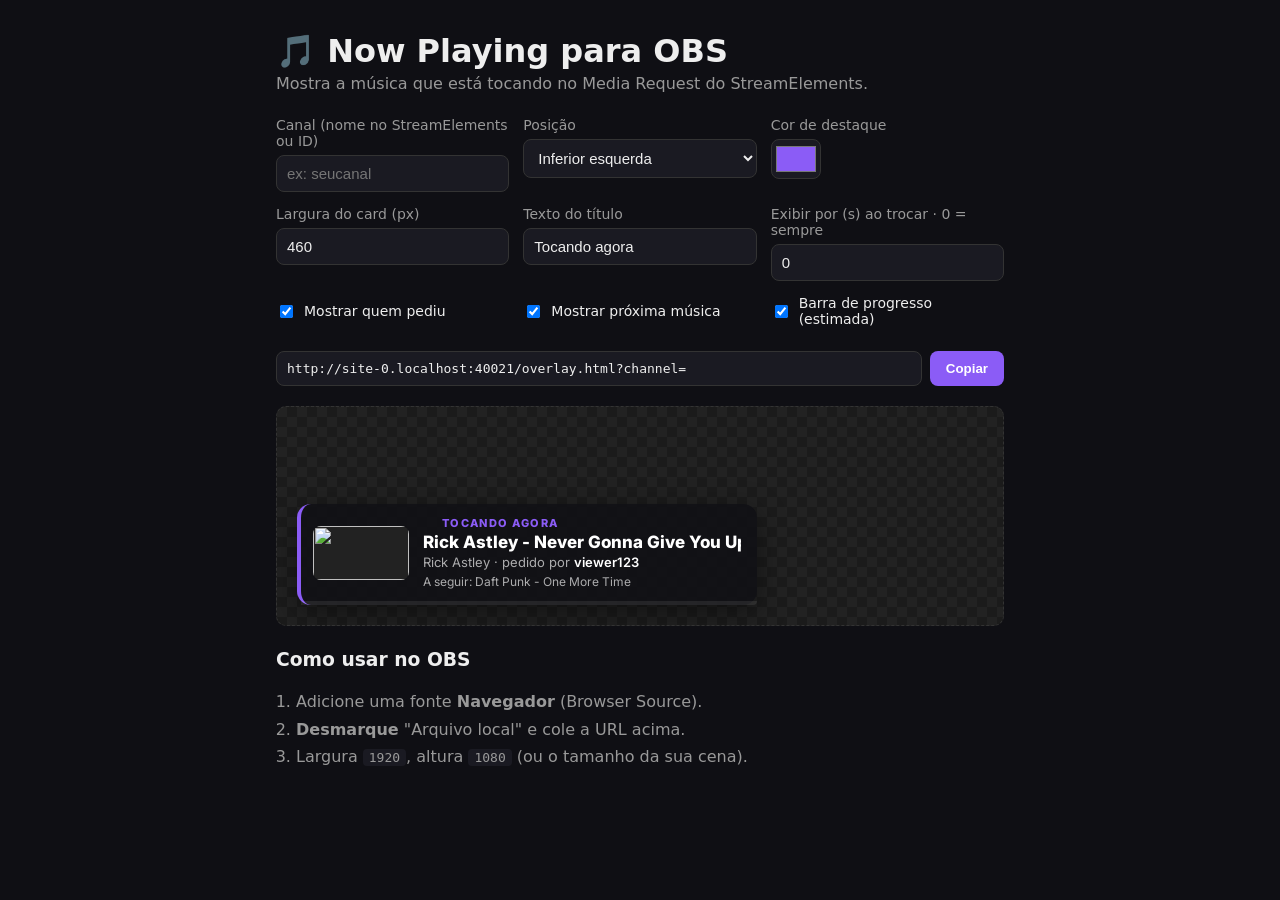
==== index.html @ 18768f92 "feat: add URL generator page with live preview" ====
<!DOCTYPE html>
<html lang="pt-BR">
<head>
<meta charset="UTF-8">
<meta name="viewport" content="width=device-width, initial-scale=1">
<title>Gerador do overlay Now Playing</title>
<style>
  :root { --accent: #8b5cf6; --bg: #0f0f14; --panel: #1a1a22; --text: #eee; --muted: #999; }
  * { box-sizing: border-box; }
  body { margin: 0; background: var(--bg); color: var(--text); font-family: system-ui, sans-serif; }
  main { max-width: 760px; margin: 0 auto; padding: 32px 16px; }
  h1 { margin: 0 0 4px; }
  p.sub { color: var(--muted); margin: 0 0 24px; }
  .grid { display: grid; grid-template-columns: repeat(auto-fit, minmax(220px, 1fr)); gap: 14px; }
  label { display: flex; flex-direction: column; gap: 6px; font-size: 14px; color: var(--muted); }
  label.check { flex-direction: row; align-items: center; gap: 8px; color: var(--text); }
  input, select { padding: 9px 10px; border-radius: 8px; border: 1px solid #333; background: var(--panel); color: var(--text); font-size: 15px; }
  input[type=color] { padding: 2px; height: 40px; }
  .out { margin-top: 24px; display: flex; gap: 8px; }
  .out input { flex: 1; font-family: monospace; font-size: 13px; }
  button { padding: 9px 16px; border: 0; border-radius: 8px; background: var(--accent); color: #fff; font-weight: 600; cursor: pointer; }
  iframe { margin-top: 20px; width: 100%; height: 220px; border: 1px dashed #333; border-radius: 10px;
           background: repeating-conic-gradient(#1b1b1b 0 25%, #222 0 50%) 0 0 / 20px 20px; }
  ol { color: var(--muted); line-height: 1.7; padding-left: 20px; }
  code { background: var(--panel); padding: 1px 6px; border-radius: 4px; }
</style>
</head>
<body>
<main>
  <h1>🎵 Now Playing para OBS</h1>
  <p class="sub">Mostra a música que está tocando no Media Request do StreamElements.</p>

  <div class="grid">
    <label>Canal (nome no StreamElements ou ID)<input id="channel" placeholder="ex: seucanal"></label>
    <label>Posição
      <select id="position">
        <option value="bottom-left">Inferior esquerda</option>
        <option value="bottom-right">Inferior direita</option>
        <option value="top-left">Superior esquerda</option>
        <option value="top-right">Superior direita</option>
      </select>
    </label>
    <label>Cor de destaque<input id="accent" type="color" value="#8b5cf6"></label>
    <label>Largura do card (px)<input id="width" type="number" value="460" min="280" max="1200"></label>
    <label>Texto do título<input id="label" value="Tocando agora"></label>
    <label>Exibir por (s) ao trocar · 0 = sempre<input id="showFor" type="number" value="0" min="0"></label>
    <label class="check"><input id="requester" type="checkbox" checked> Mostrar quem pediu</label>
    <label class="check"><input id="next" type="checkbox" checked> Mostrar próxima música</label>
    <label class="check"><input id="progress" type="checkbox" checked> Barra de progresso (estimada)</label>
  </div>

  <div class="out">
    <input id="url" readonly>
    <button id="copy">Copiar</button>
  </div>
  <iframe id="preview" title="Prévia"></iframe>

  <h3>Como usar no OBS</h3>
  <ol>
    <li>Adicione uma fonte <b>Navegador</b> (Browser Source).</li>
    <li><b>Desmarque</b> "Arquivo local" e cole a URL acima.</li>
    <li>Largura <code>1920</code>, altura <code>1080</code> (ou o tamanho da sua cena).</li>
  </ol>
</main>
<script>
  const ids = ['channel', 'position', 'accent', 'width', 'label', 'showFor', 'requester', 'next', 'progress'];
  const el = Object.fromEntries(ids.map((id) => [id, document.getElementById(id)]));
  const base = new URL('overlay.html', location.href).href;

  try { const saved = JSON.parse(localStorage.getItem('np-config') || '{}');
        for (const [k, v] of Object.entries(saved)) if (el[k]) el[k].type === 'checkbox' ? el[k].checked = v : el[k].value = v; } catch {}

  let previewTimer;
  function update() {
    const p = new URLSearchParams();
    p.set('channel', el.channel.value.trim());
    if (el.position.value !== 'bottom-left') p.set('position', el.position.value);
    if (el.accent.value !== '#8b5cf6') p.set('accent', el.accent.value.slice(1));
    if (el.width.value !== '460') p.set('width', el.width.value);
    if (el.label.value !== 'Tocando agora') p.set('label', el.label.value);
    if (Number(el.showFor.value) > 0) p.set('showFor', el.showFor.value);
    for (const k of ['requester', 'next', 'progress']) if (!el[k].checked) p.set(k, '0');
    const url = `${base}?${p}`;
    document.getElementById('url').value = url;

    const cfg = {}; ids.forEach((k) => cfg[k] = el[k].type === 'checkbox' ? el[k].checked : el[k].value);
    try { localStorage.setItem('np-config', JSON.stringify(cfg)); } catch {}

    clearTimeout(previewTimer);
    previewTimer = setTimeout(() => {
      const pv = new URLSearchParams(p); if (!el.channel.value.trim()) pv.set('demo', '1');
      document.getElementById('preview').src = `${base}?${pv}`;
    }, 500);
  }
  ids.forEach((id) => el[id].addEventListener('input', update));
  document.getElementById('copy').onclick = () => {
    navigator.clipboard.writeText(document.getElementById('url').value);
    document.getElementById('copy').textContent = 'Copiado!';
    setTimeout(() => document.getElementById('copy').textContent = 'Copiar', 1500);
  };
  update();
</script>
</body>
</html>
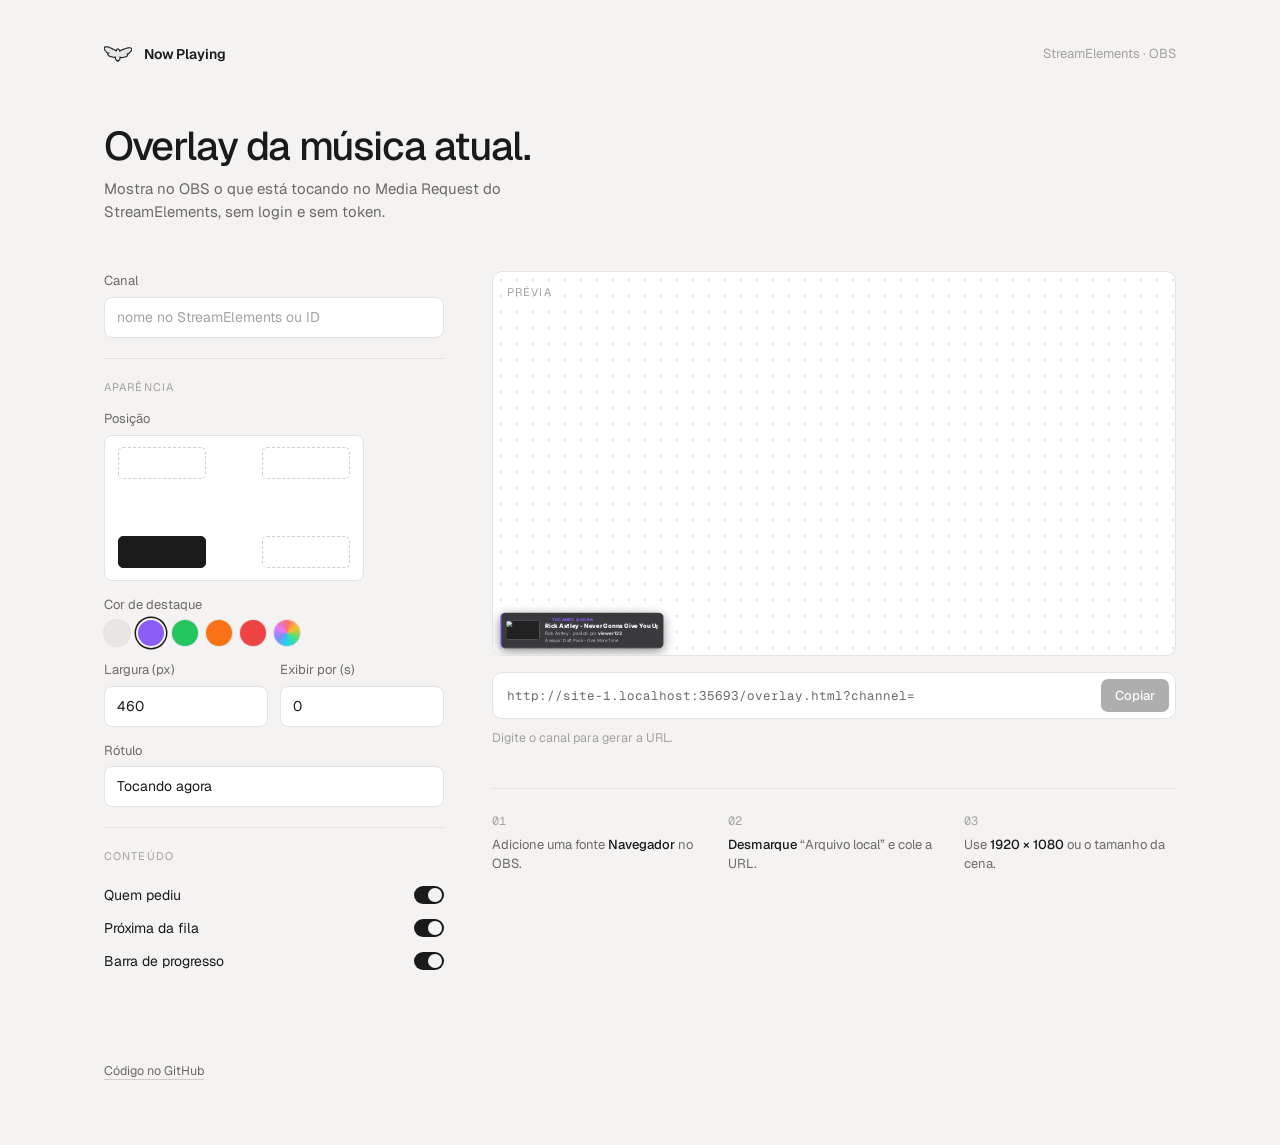
==== commit 21236c53: "style: redesign config page with minimal monochrome layout" ====
--- a/index.html
+++ b/index.html
@@ -3,101 +3,345 @@
 <head>
 <meta charset="UTF-8">
 <meta name="viewport" content="width=device-width, initial-scale=1">
-<title>Gerador do overlay Now Playing</title>
+<title>Now Playing · Overlay</title>
+<link rel="icon" type="image/svg+xml" href="favicon.svg">
+<link rel="preconnect" href="https://fonts.googleapis.com">
+<link rel="preconnect" href="https://fonts.gstatic.com" crossorigin>
+<link href="https://fonts.googleapis.com/css2?family=Geist:wght@400;500;600&family=Geist+Mono:wght@400&display=swap" rel="stylesheet">
 <style>
-  :root { --accent: #8b5cf6; --bg: #0f0f14; --panel: #1a1a22; --text: #eee; --muted: #999; }
+  :root {
+    --bg: #111111;
+    --surface: #1a1a1a;
+    --line: #2a2a2a;
+    --line-strong: #3a3a3a;
+    --text: #e7e6e5;
+    --muted: #8a8987;
+    --faint: #5c5b5a;
+    --radius: 10px;
+  }
+  @media (prefers-color-scheme: light) {
+    :root {
+      --bg: #f4f3f2;
+      --surface: #ffffff;
+      --line: #e3e2e0;
+      --line-strong: #cfcecc;
+      --text: #1a1a1a;
+      --muted: #6b6a68;
+      --faint: #a3a2a0;
+    }
+  }
+
   * { box-sizing: border-box; }
-  body { margin: 0; background: var(--bg); color: var(--text); font-family: system-ui, sans-serif; }
-  main { max-width: 760px; margin: 0 auto; padding: 32px 16px; }
-  h1 { margin: 0 0 4px; }
-  p.sub { color: var(--muted); margin: 0 0 24px; }
-  .grid { display: grid; grid-template-columns: repeat(auto-fit, minmax(220px, 1fr)); gap: 14px; }
-  label { display: flex; flex-direction: column; gap: 6px; font-size: 14px; color: var(--muted); }
-  label.check { flex-direction: row; align-items: center; gap: 8px; color: var(--text); }
-  input, select { padding: 9px 10px; border-radius: 8px; border: 1px solid #333; background: var(--panel); color: var(--text); font-size: 15px; }
-  input[type=color] { padding: 2px; height: 40px; }
-  .out { margin-top: 24px; display: flex; gap: 8px; }
-  .out input { flex: 1; font-family: monospace; font-size: 13px; }
-  button { padding: 9px 16px; border: 0; border-radius: 8px; background: var(--accent); color: #fff; font-weight: 600; cursor: pointer; }
-  iframe { margin-top: 20px; width: 100%; height: 220px; border: 1px dashed #333; border-radius: 10px;
-           background: repeating-conic-gradient(#1b1b1b 0 25%, #222 0 50%) 0 0 / 20px 20px; }
-  ol { color: var(--muted); line-height: 1.7; padding-left: 20px; }
-  code { background: var(--panel); padding: 1px 6px; border-radius: 4px; }
+  html { -webkit-font-smoothing: antialiased; }
+  body {
+    margin: 0; background: var(--bg); color: var(--text);
+    font: 14px/1.5 'Geist', system-ui, sans-serif;
+  }
+  ::selection { background: var(--text); color: var(--bg); }
+
+  .wrap { max-width: 1120px; margin: 0 auto; padding: 40px 24px 64px; }
+
+  header { display: flex; align-items: center; gap: 12px; margin-bottom: 56px; }
+  header img { width: 28px; height: 28px; }
+  header .name { font-weight: 600; letter-spacing: -0.01em; }
+  header .tag { color: var(--faint); font-size: 13px; margin-left: auto; }
+
+  h1 {
+    font-size: clamp(28px, 4vw, 40px); font-weight: 500;
+    letter-spacing: -0.035em; line-height: 1.1; margin: 0 0 10px;
+  }
+  .lede { color: var(--muted); margin: 0 0 48px; max-width: 46ch; font-size: 15px; }
+
+  .layout { display: grid; grid-template-columns: 340px 1fr; gap: 48px; align-items: start; }
+  @media (max-width: 880px) { .layout { grid-template-columns: 1fr; gap: 32px; } }
+
+  /* ---- form ---- */
+  .group { padding: 20px 0; border-top: 1px solid var(--line); }
+  .group:first-child { border-top: 0; padding-top: 0; }
+  .group-title {
+    font-size: 11px; text-transform: uppercase; letter-spacing: 0.1em;
+    color: var(--faint); margin-bottom: 14px;
+  }
+  .field { display: block; margin-bottom: 14px; }
+  .field:last-child { margin-bottom: 0; }
+  .field > span { display: block; color: var(--muted); font-size: 13px; margin-bottom: 6px; }
+
+  input[type=text], input[type=number] {
+    width: 100%; padding: 9px 12px;
+    background: var(--surface); color: var(--text);
+    border: 1px solid var(--line); border-radius: 8px;
+    font: inherit; outline: none; transition: border-color .15s;
+  }
+  input[type=text]:focus, input[type=number]:focus { border-color: var(--muted); }
+  input::placeholder { color: var(--faint); }
+  .row { display: grid; grid-template-columns: 1fr 1fr; gap: 12px; }
+
+  /* posição: mini tela com 4 cantos */
+  .corners {
+    position: relative; aspect-ratio: 16 / 9; width: 100%; max-width: 260px;
+    border: 1px solid var(--line); border-radius: 8px; background: var(--surface);
+  }
+  .corners button {
+    position: absolute; width: 34%; height: 22%;
+    border: 1px dashed var(--line-strong); border-radius: 5px;
+    background: transparent; cursor: pointer; transition: all .15s;
+  }
+  .corners button:hover { border-color: var(--muted); }
+  .corners button[aria-pressed=true] { background: var(--text); border: 1px solid var(--text); }
+  .corners [data-pos=top-left]     { top: 8%;  left: 5%; }
+  .corners [data-pos=top-right]    { top: 8%;  right: 5%; }
+  .corners [data-pos=bottom-left]  { bottom: 8%; left: 5%; }
+  .corners [data-pos=bottom-right] { bottom: 8%; right: 5%; }
+
+  /* cores */
+  .swatches { display: flex; gap: 8px; align-items: center; }
+  .swatch {
+    width: 26px; height: 26px; border-radius: 50%; cursor: pointer;
+    border: 0; padding: 0; background: var(--c);
+    box-shadow: 0 0 0 1px var(--line);
+    transition: box-shadow .15s, transform .15s;
+  }
+  .swatch:hover { transform: scale(1.08); }
+  .swatch[aria-pressed=true] { box-shadow: 0 0 0 2px var(--bg), 0 0 0 3.5px var(--text); }
+  .swatch.custom {
+    position: relative; overflow: hidden;
+    background: conic-gradient(#f87171, #fbbf24, #4ade80, #22d3ee, #818cf8, #e879f9, #f87171);
+  }
+  .swatch.custom input { position: absolute; inset: 0; opacity: 0; cursor: pointer; }
+
+  /* toggles */
+  .toggle {
+    display: flex; align-items: center; justify-content: space-between;
+    padding: 6px 0; cursor: pointer; user-select: none;
+  }
+  .toggle input { position: absolute; opacity: 0; pointer-events: none; }
+  .switch {
+    width: 30px; height: 18px; border-radius: 99px; flex: none;
+    background: var(--line-strong); position: relative; transition: background .2s;
+  }
+  .switch::after {
+    content: ''; position: absolute; top: 2px; left: 2px;
+    width: 14px; height: 14px; border-radius: 50%;
+    background: var(--bg); transition: transform .2s;
+  }
+  .toggle input:checked + .switch { background: var(--text); }
+  .toggle input:checked + .switch::after { transform: translateX(12px); }
+  .toggle input:focus-visible + .switch { outline: 2px solid var(--muted); outline-offset: 2px; }
+
+  /* ---- preview ---- */
+  .preview-col { position: sticky; top: 24px; min-width: 0; }
+  .stage {
+    position: relative; aspect-ratio: 16 / 9; overflow: hidden;
+    border: 1px solid var(--line); border-radius: var(--radius);
+    background-color: var(--surface);
+    background-image: radial-gradient(var(--line) 1px, transparent 1px);
+    background-size: 16px 16px;
+  }
+  .stage iframe {
+    position: absolute; top: 0; left: 0;
+    width: 1920px; height: 1080px; border: 0;
+    transform-origin: 0 0; pointer-events: none;
+  }
+  .stage-label {
+    position: absolute; top: 12px; left: 14px; z-index: 1;
+    font-size: 11px; letter-spacing: 0.1em; text-transform: uppercase; color: var(--faint);
+  }
+
+  .url {
+    display: flex; align-items: center; gap: 8px; margin-top: 16px;
+    padding: 6px 6px 6px 14px;
+    background: var(--surface); border: 1px solid var(--line); border-radius: var(--radius);
+  }
+  .url code {
+    flex: 1; min-width: 0; overflow: hidden; text-overflow: ellipsis; white-space: nowrap;
+    font: 12.5px 'Geist Mono', ui-monospace, monospace; color: var(--muted);
+  }
+  .btn {
+    flex: none; padding: 8px 14px; border: 0; border-radius: 7px; cursor: pointer;
+    background: var(--text); color: var(--bg); font: 500 13px 'Geist', sans-serif;
+    transition: opacity .15s;
+  }
+  .btn:hover { opacity: .85; }
+  .btn:disabled { opacity: .35; cursor: not-allowed; }
+  .hint { color: var(--faint); font-size: 12.5px; margin-top: 10px; min-height: 1.5em; }
+
+  .steps {
+    display: grid; grid-template-columns: repeat(3, 1fr); gap: 24px;
+    margin-top: 40px; padding-top: 24px; border-top: 1px solid var(--line);
+    counter-reset: step;
+  }
+  @media (max-width: 600px) { .steps { grid-template-columns: 1fr; gap: 16px; } }
+  .steps div { color: var(--muted); font-size: 13px; counter-increment: step; }
+  .steps div::before {
+    content: counter(step, decimal-leading-zero);
+    display: block; font: 12px 'Geist Mono', monospace; color: var(--faint); margin-bottom: 6px;
+  }
+  .steps b { color: var(--text); font-weight: 500; }
+
+  footer { margin-top: 64px; color: var(--faint); font-size: 12.5px; }
+  footer a { color: var(--muted); text-decoration: none; border-bottom: 1px solid var(--line-strong); }
+  footer a:hover { color: var(--text); }
 </style>
 </head>
 <body>
-<main>
-  <h1>🎵 Now Playing para OBS</h1>
-  <p class="sub">Mostra a música que está tocando no Media Request do StreamElements.</p>
-
-  <div class="grid">
-    <label>Canal (nome no StreamElements ou ID)<input id="channel" placeholder="ex: seucanal"></label>
-    <label>Posição
-      <select id="position">
-        <option value="bottom-left">Inferior esquerda</option>
-        <option value="bottom-right">Inferior direita</option>
-        <option value="top-left">Superior esquerda</option>
-        <option value="top-right">Superior direita</option>
-      </select>
-    </label>
-    <label>Cor de destaque<input id="accent" type="color" value="#8b5cf6"></label>
-    <label>Largura do card (px)<input id="width" type="number" value="460" min="280" max="1200"></label>
-    <label>Texto do título<input id="label" value="Tocando agora"></label>
-    <label>Exibir por (s) ao trocar · 0 = sempre<input id="showFor" type="number" value="0" min="0"></label>
-    <label class="check"><input id="requester" type="checkbox" checked> Mostrar quem pediu</label>
-    <label class="check"><input id="next" type="checkbox" checked> Mostrar próxima música</label>
-    <label class="check"><input id="progress" type="checkbox" checked> Barra de progresso (estimada)</label>
+<div class="wrap">
+  <header>
+    <img src="favicon.svg" alt="">
+    <span class="name">Now Playing</span>
+    <span class="tag">StreamElements · OBS</span>
+  </header>
+
+  <h1>Overlay da música atual.</h1>
+  <p class="lede">Mostra no OBS o que está tocando no Media Request do StreamElements, sem login e sem token.</p>
+
+  <div class="layout">
+    <form id="form" autocomplete="off" onsubmit="return false">
+      <div class="group">
+        <label class="field">
+          <span>Canal</span>
+          <input type="text" id="channel" placeholder="nome no StreamElements ou ID" spellcheck="false">
+        </label>
+      </div>
+
+      <div class="group">
+        <div class="group-title">Aparência</div>
+        <div class="field">
+          <span>Posição</span>
+          <div class="corners" role="group" aria-label="Posição">
+            <button type="button" data-pos="top-left" aria-label="Superior esquerda"></button>
+            <button type="button" data-pos="top-right" aria-label="Superior direita"></button>
+            <button type="button" data-pos="bottom-left" aria-label="Inferior esquerda"></button>
+            <button type="button" data-pos="bottom-right" aria-label="Inferior direita"></button>
+          </div>
+        </div>
+        <div class="field">
+          <span>Cor de destaque</span>
+          <div class="swatches" id="swatches">
+            <button type="button" class="swatch" style="--c:#e7e6e5" data-color="#e7e6e5" aria-label="Off-white"></button>
+            <button type="button" class="swatch" style="--c:#8b5cf6" data-color="#8b5cf6" aria-label="Violeta"></button>
+            <button type="button" class="swatch" style="--c:#22c55e" data-color="#22c55e" aria-label="Verde"></button>
+            <button type="button" class="swatch" style="--c:#f97316" data-color="#f97316" aria-label="Laranja"></button>
+            <button type="button" class="swatch" style="--c:#ef4444" data-color="#ef4444" aria-label="Vermelho"></button>
+            <label class="swatch custom" aria-label="Cor personalizada"><input type="color" id="customColor"></label>
+          </div>
+        </div>
+        <div class="row">
+          <label class="field"><span>Largura (px)</span><input type="number" id="width" value="460" min="280" max="1200" step="10"></label>
+          <label class="field"><span>Exibir por (s)</span><input type="number" id="showFor" value="0" min="0" placeholder="0 = sempre"></label>
+        </div>
+        <label class="field"><span>Rótulo</span><input type="text" id="label" value="Tocando agora"></label>
+      </div>
+
+      <div class="group">
+        <div class="group-title">Conteúdo</div>
+        <label class="toggle">Quem pediu<input type="checkbox" id="requester" checked><span class="switch"></span></label>
+        <label class="toggle">Próxima da fila<input type="checkbox" id="next" checked><span class="switch"></span></label>
+        <label class="toggle">Barra de progresso<input type="checkbox" id="progress" checked><span class="switch"></span></label>
+      </div>
+    </form>
+
+    <section class="preview-col">
+      <div class="stage" id="stage">
+        <span class="stage-label" id="stageLabel">Prévia</span>
+        <iframe id="preview" title="Prévia do overlay"></iframe>
+      </div>
+
+      <div class="url">
+        <code id="url"></code>
+        <button type="button" class="btn" id="copy">Copiar</button>
+      </div>
+      <div class="hint" id="hint"></div>
+
+      <div class="steps">
+        <div>Adicione uma fonte <b>Navegador</b> no OBS.</div>
+        <div><b>Desmarque</b> “Arquivo local” e cole a URL.</div>
+        <div>Use <b>1920 × 1080</b> ou o tamanho da cena.</div>
+      </div>
+    </section>
   </div>
 
-  <div class="out">
-    <input id="url" readonly>
-    <button id="copy">Copiar</button>
-  </div>
-  <iframe id="preview" title="Prévia"></iframe>
-
-  <h3>Como usar no OBS</h3>
-  <ol>
-    <li>Adicione uma fonte <b>Navegador</b> (Browser Source).</li>
-    <li><b>Desmarque</b> "Arquivo local" e cole a URL acima.</li>
-    <li>Largura <code>1920</code>, altura <code>1080</code> (ou o tamanho da sua cena).</li>
-  </ol>
-</main>
+  <footer>
+    <a href="https://github.com/caue-r/sound-request-overlay-streamelements" target="_blank" rel="noopener">Código no GitHub</a>
+  </footer>
+</div>
+
 <script>
-  const ids = ['channel', 'position', 'accent', 'width', 'label', 'showFor', 'requester', 'next', 'progress'];
-  const el = Object.fromEntries(ids.map((id) => [id, document.getElementById(id)]));
+  const DEFAULTS = { channel: '', position: 'bottom-left', accent: '#8b5cf6', width: '460', label: 'Tocando agora',
+                     showFor: '0', requester: true, next: true, progress: true };
+  const $ = (id) => document.getElementById(id);
   const base = new URL('overlay.html', location.href).href;
 
-  try { const saved = JSON.parse(localStorage.getItem('np-config') || '{}');
-        for (const [k, v] of Object.entries(saved)) if (el[k]) el[k].type === 'checkbox' ? el[k].checked = v : el[k].value = v; } catch {}
+  let state = { ...DEFAULTS };
+  try { Object.assign(state, JSON.parse(localStorage.getItem('np-config') || '{}')); } catch {}
+
+  // ---- sincroniza estado -> controles ----
+  function paint() {
+    for (const k of ['channel', 'width', 'label', 'showFor']) $(k).value = state[k];
+    for (const k of ['requester', 'next', 'progress']) $(k).checked = state[k];
+    document.querySelectorAll('.corners button').forEach((b) =>
+      b.setAttribute('aria-pressed', b.dataset.pos === state.position));
+    let preset = false;
+    document.querySelectorAll('.swatch[data-color]').forEach((b) => {
+      const on = b.dataset.color === state.accent; preset ||= on;
+      b.setAttribute('aria-pressed', on);
+    });
+    const custom = document.querySelector('.swatch.custom');
+    custom.setAttribute('aria-pressed', !preset);
+    $('customColor').value = state.accent;
+  }
+
+  // ---- controles -> estado ----
+  for (const k of ['channel', 'width', 'label', 'showFor'])
+    $(k).addEventListener('input', (e) => { state[k] = e.target.value; update(); });
+  for (const k of ['requester', 'next', 'progress'])
+    $(k).addEventListener('change', (e) => { state[k] = e.target.checked; update(); });
+  document.querySelectorAll('.corners button').forEach((b) =>
+    b.addEventListener('click', () => { state.position = b.dataset.pos; paint(); update(); }));
+  document.querySelectorAll('.swatch[data-color]').forEach((b) =>
+    b.addEventListener('click', () => { state.accent = b.dataset.color; paint(); update(); }));
+  $('customColor').addEventListener('input', (e) => { state.accent = e.target.value; paint(); update(); });
+
+  function buildParams() {
+    const p = new URLSearchParams();
+    p.set('channel', state.channel.trim());
+    if (state.position !== DEFAULTS.position) p.set('position', state.position);
+    if (state.accent !== DEFAULTS.accent) p.set('accent', state.accent.slice(1));
+    if (state.width && state.width !== DEFAULTS.width) p.set('width', state.width);
+    if (state.label !== DEFAULTS.label) p.set('label', state.label);
+    if (Number(state.showFor) > 0) p.set('showFor', state.showFor);
+    for (const k of ['requester', 'next', 'progress']) if (!state[k]) p.set(k, '0');
+    return p;
+  }
 
   let previewTimer;
   function update() {
-    const p = new URLSearchParams();
-    p.set('channel', el.channel.value.trim());
-    if (el.position.value !== 'bottom-left') p.set('position', el.position.value);
-    if (el.accent.value !== '#8b5cf6') p.set('accent', el.accent.value.slice(1));
-    if (el.width.value !== '460') p.set('width', el.width.value);
-    if (el.label.value !== 'Tocando agora') p.set('label', el.label.value);
-    if (Number(el.showFor.value) > 0) p.set('showFor', el.showFor.value);
-    for (const k of ['requester', 'next', 'progress']) if (!el[k].checked) p.set(k, '0');
-    const url = `${base}?${p}`;
-    document.getElementById('url').value = url;
-
-    const cfg = {}; ids.forEach((k) => cfg[k] = el[k].type === 'checkbox' ? el[k].checked : el[k].value);
-    try { localStorage.setItem('np-config', JSON.stringify(cfg)); } catch {}
+    try { localStorage.setItem('np-config', JSON.stringify(state)); } catch {}
+    const p = buildParams();
+    const hasChannel = !!state.channel.trim();
+    $('url').textContent = `${base}?${p}`;
+    $('copy').disabled = !hasChannel;
+    $('hint').textContent = hasChannel ? '' : 'Digite o canal para gerar a URL.';
 
     clearTimeout(previewTimer);
     previewTimer = setTimeout(() => {
-      const pv = new URLSearchParams(p); if (!el.channel.value.trim()) pv.set('demo', '1');
-      document.getElementById('preview').src = `${base}?${pv}`;
-    }, 500);
-  }
-  ids.forEach((id) => el[id].addEventListener('input', update));
-  document.getElementById('copy').onclick = () => {
-    navigator.clipboard.writeText(document.getElementById('url').value);
-    document.getElementById('copy').textContent = 'Copiado!';
-    setTimeout(() => document.getElementById('copy').textContent = 'Copiar', 1500);
-  };
+      // a prévia sempre usa a música de exemplo para mostrar o visual
+      const pv = new URLSearchParams(p); pv.set('demo', '1');
+      $('preview').src = `${base}?${pv}`;
+    }, 300);
+  }
+
+  // escala o iframe 1920x1080 para caber no palco
+  new ResizeObserver(([entry]) => {
+    $('preview').style.transform = `scale(${entry.contentRect.width / 1920})`;
+  }).observe($('stage'));
+
+  $('copy').addEventListener('click', async () => {
+    try { await navigator.clipboard.writeText($('url').textContent); } catch { return; }
+    $('copy').textContent = 'Copiado';
+    setTimeout(() => $('copy').textContent = 'Copiar', 1400);
+  });
+
+  paint();
   update();
 </script>
 </body>
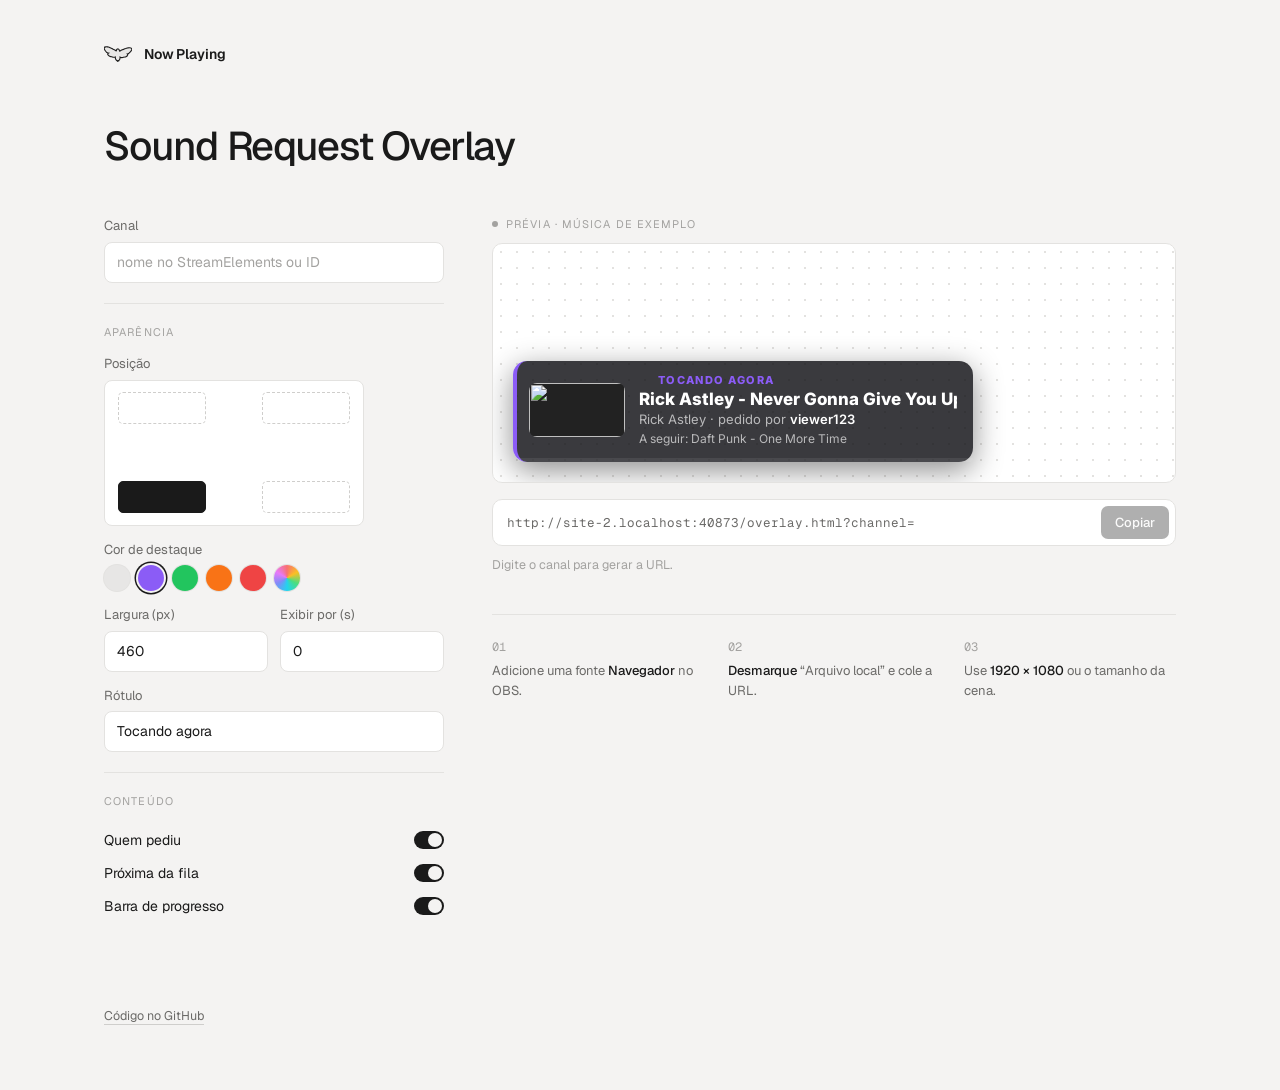
==== commit 7ba2903c: "style: simplify config page heading" ====
--- a/index.html
+++ b/index.html
@@ -3,7 +3,7 @@
 <head>
 <meta charset="UTF-8">
 <meta name="viewport" content="width=device-width, initial-scale=1">
-<title>Now Playing · Overlay</title>
+<title>Sound Request Overlay</title>
 <link rel="icon" type="image/svg+xml" href="favicon.svg">
 <link rel="preconnect" href="https://fonts.googleapis.com">
 <link rel="preconnect" href="https://fonts.gstatic.com" crossorigin>
@@ -44,13 +44,11 @@
   header { display: flex; align-items: center; gap: 12px; margin-bottom: 56px; }
   header img { width: 28px; height: 28px; }
   header .name { font-weight: 600; letter-spacing: -0.01em; }
-  header .tag { color: var(--faint); font-size: 13px; margin-left: auto; }
 
   h1 {
     font-size: clamp(28px, 4vw, 40px); font-weight: 500;
-    letter-spacing: -0.035em; line-height: 1.1; margin: 0 0 10px;
-  }
-  .lede { color: var(--muted); margin: 0 0 48px; max-width: 46ch; font-size: 15px; }
+    letter-spacing: -0.035em; line-height: 1.1; margin: 0 0 48px;
+  }
 
   .layout { display: grid; grid-template-columns: 340px 1fr; gap: 48px; align-items: start; }
   @media (max-width: 880px) { .layout { grid-template-columns: 1fr; gap: 32px; } }
@@ -131,21 +129,24 @@
   /* ---- preview ---- */
   .preview-col { position: sticky; top: 24px; min-width: 0; }
   .stage {
-    position: relative; aspect-ratio: 16 / 9; overflow: hidden;
+    position: relative; height: 240px; overflow: hidden;
     border: 1px solid var(--line); border-radius: var(--radius);
     background-color: var(--surface);
     background-image: radial-gradient(var(--line) 1px, transparent 1px);
     background-size: 16px 16px;
   }
   .stage iframe {
-    position: absolute; top: 0; left: 0;
-    width: 1920px; height: 1080px; border: 0;
+    position: absolute; top: 0; left: 0; border: 0;
     transform-origin: 0 0; pointer-events: none;
   }
   .stage-label {
-    position: absolute; top: 12px; left: 14px; z-index: 1;
+    display: flex; align-items: center; gap: 8px; margin-bottom: 10px;
     font-size: 11px; letter-spacing: 0.1em; text-transform: uppercase; color: var(--faint);
   }
+  .stage-label .dot { width: 6px; height: 6px; border-radius: 50%; background: var(--faint); }
+  .stage-label.live { color: var(--muted); }
+  .stage-label.live .dot { background: #ef4444; animation: pulse 1.6s infinite; }
+  @keyframes pulse { 50% { opacity: .3; } }
 
   .url {
     display: flex; align-items: center; gap: 8px; margin-top: 16px;
@@ -188,11 +189,9 @@
   <header>
     <img src="favicon.svg" alt="">
     <span class="name">Now Playing</span>
-    <span class="tag">StreamElements · OBS</span>
   </header>
 
-  <h1>Overlay da música atual.</h1>
-  <p class="lede">Mostra no OBS o que está tocando no Media Request do StreamElements, sem login e sem token.</p>
+  <h1>Sound Request Overlay</h1>
 
   <div class="layout">
     <form id="form" autocomplete="off" onsubmit="return false">
@@ -241,8 +240,8 @@
     </form>
 
     <section class="preview-col">
+      <div class="stage-label" id="stageLabel"><span class="dot"></span><span id="stageText">Prévia</span></div>
       <div class="stage" id="stage">
-        <span class="stage-label" id="stageLabel">Prévia</span>
         <iframe id="preview" title="Prévia do overlay"></iframe>
       </div>
 
@@ -322,18 +321,30 @@
     $('copy').disabled = !hasChannel;
     $('hint').textContent = hasChannel ? '' : 'Digite o canal para gerar a URL.';
 
+    // com canal: prévia ao vivo do canal; sem canal: música de exemplo
+    const channel = state.channel.trim();
+    $('stageLabel').classList.toggle('live', hasChannel);
+    $('stageText').textContent = hasChannel ? `Ao vivo · ${channel}` : 'Prévia · música de exemplo';
+    fitPreview();
+
     clearTimeout(previewTimer);
     previewTimer = setTimeout(() => {
-      // a prévia sempre usa a música de exemplo para mostrar o visual
-      const pv = new URLSearchParams(p); pv.set('demo', '1');
+      const pv = new URLSearchParams(p);
+      if (!hasChannel) pv.set('demo', '1');
       $('preview').src = `${base}?${pv}`;
-    }, 300);
-  }
-
-  // escala o iframe 1920x1080 para caber no palco
-  new ResizeObserver(([entry]) => {
-    $('preview').style.transform = `scale(${entry.contentRect.width / 1920})`;
-  }).observe($('stage'));
+    }, 600);
+  }
+
+  // mostra o card em tamanho real; só reduz se o palco for mais estreito que o card
+  function fitPreview() {
+    const stage = $('stage'), frame = $('preview');
+    const needed = (Number(state.width) || 460) + 40;
+    const scale = Math.min(1, stage.clientWidth / needed);
+    frame.style.width = stage.clientWidth / scale + 'px';
+    frame.style.height = stage.clientHeight / scale + 'px';
+    frame.style.transform = `scale(${scale})`;
+  }
+  new ResizeObserver(fitPreview).observe($('stage'));
 
   $('copy').addEventListener('click', async () => {
     try { await navigator.clipboard.writeText($('url').textContent); } catch { return; }
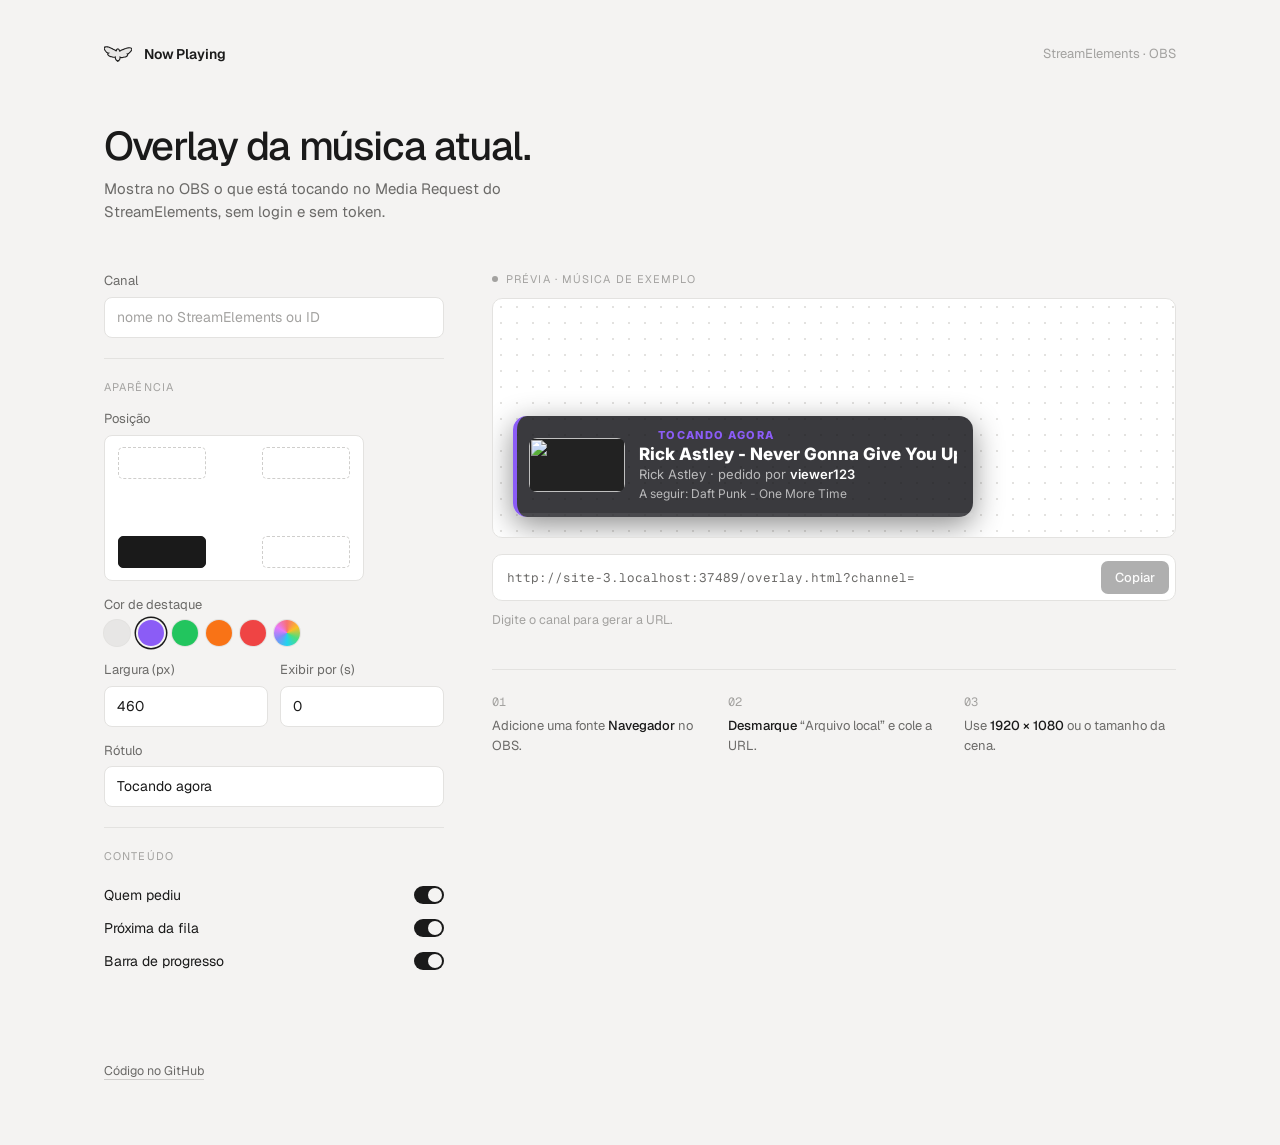
==== commit 8401ed6c: "fix: restore live, song-focused preview in config page" ====
--- a/index.html
+++ b/index.html
@@ -3,7 +3,7 @@
 <head>
 <meta charset="UTF-8">
 <meta name="viewport" content="width=device-width, initial-scale=1">
-<title>Sound Request Overlay</title>
+<title>Now Playing · Overlay</title>
 <link rel="icon" type="image/svg+xml" href="favicon.svg">
 <link rel="preconnect" href="https://fonts.googleapis.com">
 <link rel="preconnect" href="https://fonts.gstatic.com" crossorigin>
@@ -44,11 +44,13 @@
   header { display: flex; align-items: center; gap: 12px; margin-bottom: 56px; }
   header img { width: 28px; height: 28px; }
   header .name { font-weight: 600; letter-spacing: -0.01em; }
+  header .tag { color: var(--faint); font-size: 13px; margin-left: auto; }
 
   h1 {
     font-size: clamp(28px, 4vw, 40px); font-weight: 500;
-    letter-spacing: -0.035em; line-height: 1.1; margin: 0 0 48px;
-  }
+    letter-spacing: -0.035em; line-height: 1.1; margin: 0 0 10px;
+  }
+  .lede { color: var(--muted); margin: 0 0 48px; max-width: 46ch; font-size: 15px; }
 
   .layout { display: grid; grid-template-columns: 340px 1fr; gap: 48px; align-items: start; }
   @media (max-width: 880px) { .layout { grid-template-columns: 1fr; gap: 32px; } }
@@ -189,9 +191,11 @@
   <header>
     <img src="favicon.svg" alt="">
     <span class="name">Now Playing</span>
+    <span class="tag">StreamElements · OBS</span>
   </header>
 
-  <h1>Sound Request Overlay</h1>
+  <h1>Overlay da música atual.</h1>
+  <p class="lede">Mostra no OBS o que está tocando no Media Request do StreamElements, sem login e sem token.</p>
 
   <div class="layout">
     <form id="form" autocomplete="off" onsubmit="return false">
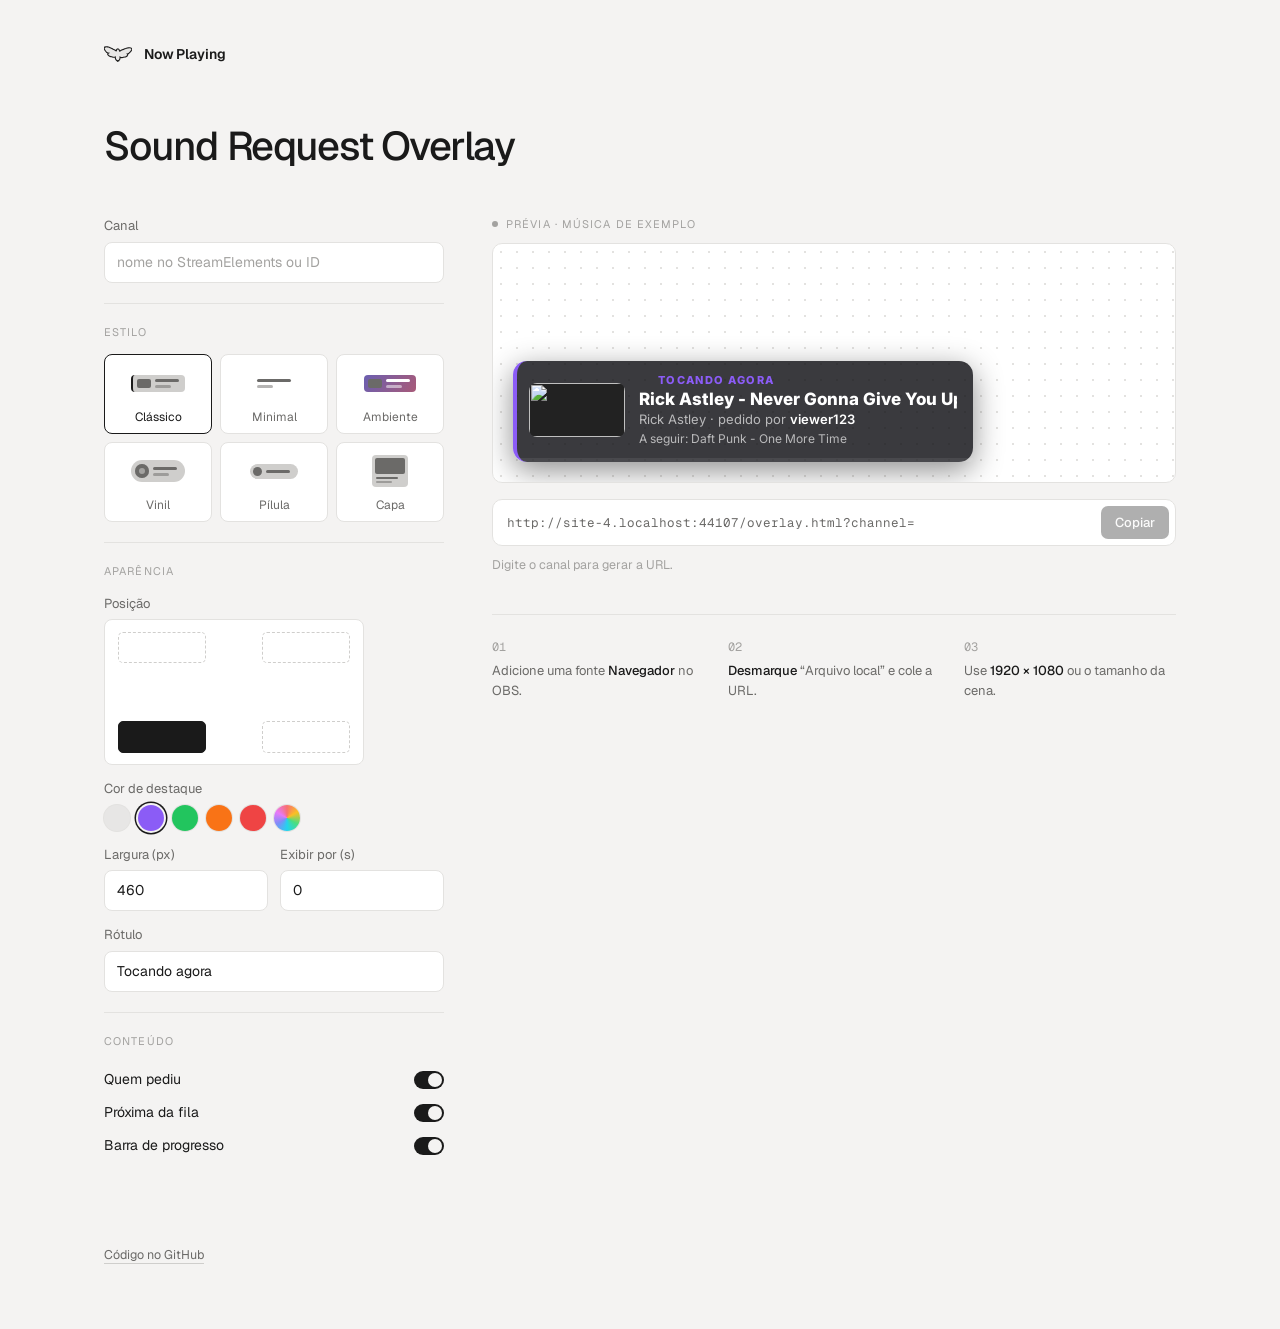
==== commit 97394bb6: "feat: add theme picker to config page" ====
--- a/index.html
+++ b/index.html
@@ -3,7 +3,7 @@
 <head>
 <meta charset="UTF-8">
 <meta name="viewport" content="width=device-width, initial-scale=1">
-<title>Now Playing · Overlay</title>
+<title>Sound Request Overlay</title>
 <link rel="icon" type="image/svg+xml" href="favicon.svg">
 <link rel="preconnect" href="https://fonts.googleapis.com">
 <link rel="preconnect" href="https://fonts.gstatic.com" crossorigin>
@@ -44,13 +44,11 @@
   header { display: flex; align-items: center; gap: 12px; margin-bottom: 56px; }
   header img { width: 28px; height: 28px; }
   header .name { font-weight: 600; letter-spacing: -0.01em; }
-  header .tag { color: var(--faint); font-size: 13px; margin-left: auto; }
 
   h1 {
     font-size: clamp(28px, 4vw, 40px); font-weight: 500;
-    letter-spacing: -0.035em; line-height: 1.1; margin: 0 0 10px;
-  }
-  .lede { color: var(--muted); margin: 0 0 48px; max-width: 46ch; font-size: 15px; }
+    letter-spacing: -0.035em; line-height: 1.1; margin: 0 0 48px;
+  }
 
   .layout { display: grid; grid-template-columns: 340px 1fr; gap: 48px; align-items: start; }
   @media (max-width: 880px) { .layout { grid-template-columns: 1fr; gap: 32px; } }
@@ -92,6 +90,40 @@
   .corners [data-pos=top-right]    { top: 8%;  right: 5%; }
   .corners [data-pos=bottom-left]  { bottom: 8%; left: 5%; }
   .corners [data-pos=bottom-right] { bottom: 8%; right: 5%; }
+
+  /* estilos */
+  .themes { display: grid; grid-template-columns: repeat(3, 1fr); gap: 8px; }
+  .theme {
+    display: flex; flex-direction: column; align-items: center; gap: 8px;
+    padding: 10px 6px 8px; cursor: pointer;
+    background: var(--surface); color: var(--muted);
+    border: 1px solid var(--line); border-radius: 8px;
+    font: 12px 'Geist', sans-serif; transition: border-color .15s, color .15s;
+  }
+  .theme:hover { border-color: var(--line-strong); }
+  .theme[aria-pressed=true] { border-color: var(--text); color: var(--text); }
+  .mini { height: 36px; width: 100%; display: flex; align-items: center; justify-content: center; }
+  .mini i { display: block; }
+  .m { display: flex; align-items: center; gap: 4px; padding: 4px 6px 4px 4px; border-radius: 4px; background: var(--line-strong); }
+  .m .a { width: 14px; height: 9px; border-radius: 2px; background: var(--muted); flex: none; }
+  .m .ls { display: flex; flex-direction: column; gap: 3px; }
+  .m .ls i { height: 3px; width: 24px; border-radius: 2px; background: var(--muted); }
+  .m .ls i + i { width: 16px; opacity: .5; }
+  .mini-classic .m { border-left: 2px solid var(--text); }
+  .mini-minimal .m { background: none; padding: 0; }
+  .mini-minimal .a { display: none; }
+  .mini-minimal .ls i { width: 34px; }
+  .mini-ambient .m { background: linear-gradient(120deg, #6b5fb0, #a85a78); }
+  .mini-ambient .ls i { background: #fff; }
+  .mini-vinyl .m { border-radius: 99px; padding-right: 8px; }
+  .mini-vinyl .a { width: 14px; height: 14px; border-radius: 50%; background: var(--faint); box-shadow: inset 0 0 0 4px var(--muted); }
+  .mini-pill .m { border-radius: 99px; padding: 3px 8px 3px 3px; }
+  .mini-pill .a { width: 9px; height: 9px; border-radius: 50%; }
+  .mini-pill .ls i + i { display: none; }
+  .mini-cover .m { flex-direction: column; align-items: stretch; padding: 3px; gap: 3px; }
+  .mini-cover .a { width: 30px; height: 16px; }
+  .mini-cover .ls { gap: 2px; padding: 0 1px 1px; }
+  .mini-cover .ls i { width: 22px; height: 2px; }
 
   /* cores */
   .swatches { display: flex; gap: 8px; align-items: center; }
@@ -191,11 +223,9 @@
   <header>
     <img src="favicon.svg" alt="">
     <span class="name">Now Playing</span>
-    <span class="tag">StreamElements · OBS</span>
   </header>
 
-  <h1>Overlay da música atual.</h1>
-  <p class="lede">Mostra no OBS o que está tocando no Media Request do StreamElements, sem login e sem token.</p>
+  <h1>Sound Request Overlay</h1>
 
   <div class="layout">
     <form id="form" autocomplete="off" onsubmit="return false">
@@ -204,6 +234,18 @@
           <span>Canal</span>
           <input type="text" id="channel" placeholder="nome no StreamElements ou ID" spellcheck="false">
         </label>
+      </div>
+
+      <div class="group">
+        <div class="group-title">Estilo</div>
+        <div class="themes" role="group" aria-label="Estilo">
+            <button type="button" class="theme" data-theme="classic"><span class="mini mini-classic"><span class="m"><i class="a"></i><span class="ls"><i></i><i></i></span></span></span><span>Clássico</span></button>
+            <button type="button" class="theme" data-theme="minimal"><span class="mini mini-minimal"><span class="m"><i class="a"></i><span class="ls"><i></i><i></i></span></span></span><span>Minimal</span></button>
+            <button type="button" class="theme" data-theme="ambient"><span class="mini mini-ambient"><span class="m"><i class="a"></i><span class="ls"><i></i><i></i></span></span></span><span>Ambiente</span></button>
+            <button type="button" class="theme" data-theme="vinyl"><span class="mini mini-vinyl"><span class="m"><i class="a"></i><span class="ls"><i></i><i></i></span></span></span><span>Vinil</span></button>
+            <button type="button" class="theme" data-theme="pill"><span class="mini mini-pill"><span class="m"><i class="a"></i><span class="ls"><i></i><i></i></span></span></span><span>Pílula</span></button>
+            <button type="button" class="theme" data-theme="cover"><span class="mini mini-cover"><span class="m"><i class="a"></i><span class="ls"><i></i><i></i></span></span></span><span>Capa</span></button>
+        </div>
       </div>
 
       <div class="group">
@@ -269,7 +311,7 @@
 </div>
 
 <script>
-  const DEFAULTS = { channel: '', position: 'bottom-left', accent: '#8b5cf6', width: '460', label: 'Tocando agora',
+  const DEFAULTS = { channel: '', theme: 'classic', position: 'bottom-left', accent: '#8b5cf6', width: '460', label: 'Tocando agora',
                      showFor: '0', requester: true, next: true, progress: true };
   const $ = (id) => document.getElementById(id);
   const base = new URL('overlay.html', location.href).href;
@@ -281,6 +323,8 @@
   function paint() {
     for (const k of ['channel', 'width', 'label', 'showFor']) $(k).value = state[k];
     for (const k of ['requester', 'next', 'progress']) $(k).checked = state[k];
+    document.querySelectorAll('.theme').forEach((b) =>
+      b.setAttribute('aria-pressed', b.dataset.theme === state.theme));
     document.querySelectorAll('.corners button').forEach((b) =>
       b.setAttribute('aria-pressed', b.dataset.pos === state.position));
     let preset = false;
@@ -298,6 +342,8 @@
     $(k).addEventListener('input', (e) => { state[k] = e.target.value; update(); });
   for (const k of ['requester', 'next', 'progress'])
     $(k).addEventListener('change', (e) => { state[k] = e.target.checked; update(); });
+  document.querySelectorAll('.theme').forEach((b) =>
+    b.addEventListener('click', () => { state.theme = b.dataset.theme; paint(); update(); }));
   document.querySelectorAll('.corners button').forEach((b) =>
     b.addEventListener('click', () => { state.position = b.dataset.pos; paint(); update(); }));
   document.querySelectorAll('.swatch[data-color]').forEach((b) =>
@@ -307,6 +353,7 @@
   function buildParams() {
     const p = new URLSearchParams();
     p.set('channel', state.channel.trim());
+    if (state.theme !== DEFAULTS.theme) p.set('theme', state.theme);
     if (state.position !== DEFAULTS.position) p.set('position', state.position);
     if (state.accent !== DEFAULTS.accent) p.set('accent', state.accent.slice(1));
     if (state.width && state.width !== DEFAULTS.width) p.set('width', state.width);
@@ -342,7 +389,11 @@
   // mostra o card em tamanho real; só reduz se o palco for mais estreito que o card
   function fitPreview() {
     const stage = $('stage'), frame = $('preview');
-    const needed = (Number(state.width) || 460) + 40;
+    // o tema "capa" é vertical: precisa de um palco mais alto e é mais estreito
+    const cover = state.theme === 'cover';
+    stage.style.height = cover ? '380px' : '';
+    const width = Number(state.width) || 460;
+    const needed = (cover ? Math.min(width, 320) : width) + 40;
     const scale = Math.min(1, stage.clientWidth / needed);
     frame.style.width = stage.clientWidth / scale + 'px';
     frame.style.height = stage.clientHeight / scale + 'px';
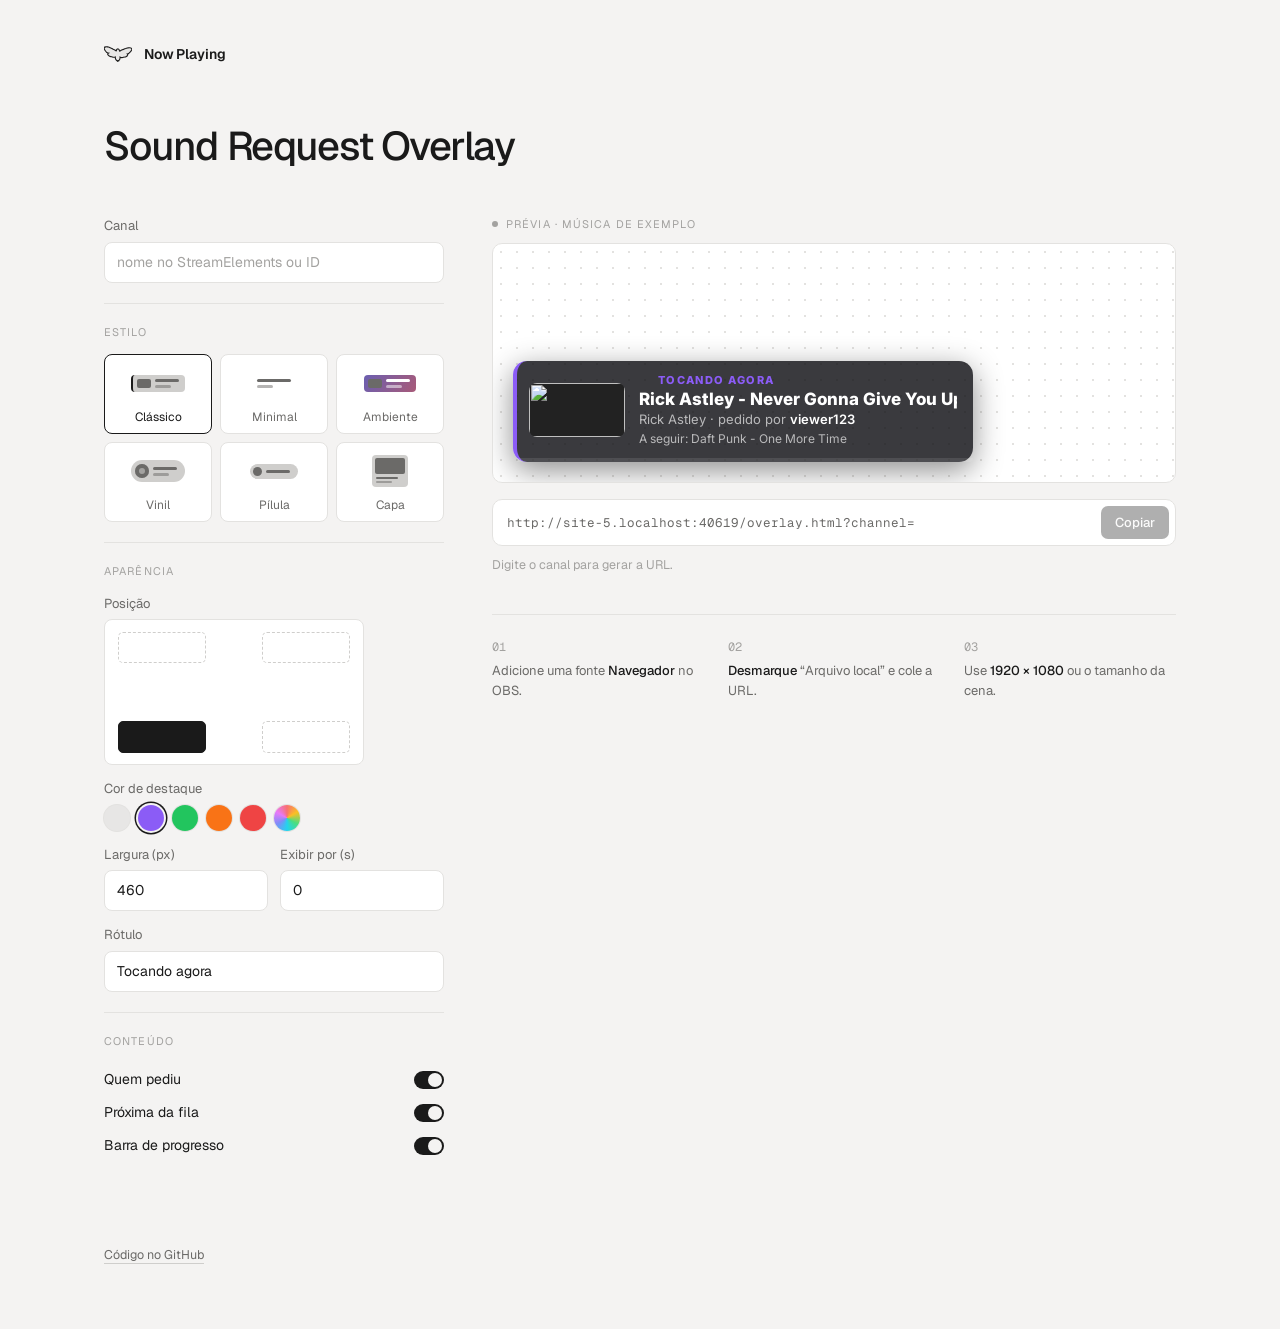
==== commit 5a78c948: "refactor: move inline CSS into separate stylesheets" ====
--- a/index.html
+++ b/index.html
@@ -8,215 +8,7 @@
 <link rel="preconnect" href="https://fonts.googleapis.com">
 <link rel="preconnect" href="https://fonts.gstatic.com" crossorigin>
 <link href="https://fonts.googleapis.com/css2?family=Geist:wght@400;500;600&family=Geist+Mono:wght@400&display=swap" rel="stylesheet">
-<style>
-  :root {
-    --bg: #111111;
-    --surface: #1a1a1a;
-    --line: #2a2a2a;
-    --line-strong: #3a3a3a;
-    --text: #e7e6e5;
-    --muted: #8a8987;
-    --faint: #5c5b5a;
-    --radius: 10px;
-  }
-  @media (prefers-color-scheme: light) {
-    :root {
-      --bg: #f4f3f2;
-      --surface: #ffffff;
-      --line: #e3e2e0;
-      --line-strong: #cfcecc;
-      --text: #1a1a1a;
-      --muted: #6b6a68;
-      --faint: #a3a2a0;
-    }
-  }
-
-  * { box-sizing: border-box; }
-  html { -webkit-font-smoothing: antialiased; }
-  body {
-    margin: 0; background: var(--bg); color: var(--text);
-    font: 14px/1.5 'Geist', system-ui, sans-serif;
-  }
-  ::selection { background: var(--text); color: var(--bg); }
-
-  .wrap { max-width: 1120px; margin: 0 auto; padding: 40px 24px 64px; }
-
-  header { display: flex; align-items: center; gap: 12px; margin-bottom: 56px; }
-  header img { width: 28px; height: 28px; }
-  header .name { font-weight: 600; letter-spacing: -0.01em; }
-
-  h1 {
-    font-size: clamp(28px, 4vw, 40px); font-weight: 500;
-    letter-spacing: -0.035em; line-height: 1.1; margin: 0 0 48px;
-  }
-
-  .layout { display: grid; grid-template-columns: 340px 1fr; gap: 48px; align-items: start; }
-  @media (max-width: 880px) { .layout { grid-template-columns: 1fr; gap: 32px; } }
-
-  /* ---- form ---- */
-  .group { padding: 20px 0; border-top: 1px solid var(--line); }
-  .group:first-child { border-top: 0; padding-top: 0; }
-  .group-title {
-    font-size: 11px; text-transform: uppercase; letter-spacing: 0.1em;
-    color: var(--faint); margin-bottom: 14px;
-  }
-  .field { display: block; margin-bottom: 14px; }
-  .field:last-child { margin-bottom: 0; }
-  .field > span { display: block; color: var(--muted); font-size: 13px; margin-bottom: 6px; }
-
-  input[type=text], input[type=number] {
-    width: 100%; padding: 9px 12px;
-    background: var(--surface); color: var(--text);
-    border: 1px solid var(--line); border-radius: 8px;
-    font: inherit; outline: none; transition: border-color .15s;
-  }
-  input[type=text]:focus, input[type=number]:focus { border-color: var(--muted); }
-  input::placeholder { color: var(--faint); }
-  .row { display: grid; grid-template-columns: 1fr 1fr; gap: 12px; }
-
-  /* posição: mini tela com 4 cantos */
-  .corners {
-    position: relative; aspect-ratio: 16 / 9; width: 100%; max-width: 260px;
-    border: 1px solid var(--line); border-radius: 8px; background: var(--surface);
-  }
-  .corners button {
-    position: absolute; width: 34%; height: 22%;
-    border: 1px dashed var(--line-strong); border-radius: 5px;
-    background: transparent; cursor: pointer; transition: all .15s;
-  }
-  .corners button:hover { border-color: var(--muted); }
-  .corners button[aria-pressed=true] { background: var(--text); border: 1px solid var(--text); }
-  .corners [data-pos=top-left]     { top: 8%;  left: 5%; }
-  .corners [data-pos=top-right]    { top: 8%;  right: 5%; }
-  .corners [data-pos=bottom-left]  { bottom: 8%; left: 5%; }
-  .corners [data-pos=bottom-right] { bottom: 8%; right: 5%; }
-
-  /* estilos */
-  .themes { display: grid; grid-template-columns: repeat(3, 1fr); gap: 8px; }
-  .theme {
-    display: flex; flex-direction: column; align-items: center; gap: 8px;
-    padding: 10px 6px 8px; cursor: pointer;
-    background: var(--surface); color: var(--muted);
-    border: 1px solid var(--line); border-radius: 8px;
-    font: 12px 'Geist', sans-serif; transition: border-color .15s, color .15s;
-  }
-  .theme:hover { border-color: var(--line-strong); }
-  .theme[aria-pressed=true] { border-color: var(--text); color: var(--text); }
-  .mini { height: 36px; width: 100%; display: flex; align-items: center; justify-content: center; }
-  .mini i { display: block; }
-  .m { display: flex; align-items: center; gap: 4px; padding: 4px 6px 4px 4px; border-radius: 4px; background: var(--line-strong); }
-  .m .a { width: 14px; height: 9px; border-radius: 2px; background: var(--muted); flex: none; }
-  .m .ls { display: flex; flex-direction: column; gap: 3px; }
-  .m .ls i { height: 3px; width: 24px; border-radius: 2px; background: var(--muted); }
-  .m .ls i + i { width: 16px; opacity: .5; }
-  .mini-classic .m { border-left: 2px solid var(--text); }
-  .mini-minimal .m { background: none; padding: 0; }
-  .mini-minimal .a { display: none; }
-  .mini-minimal .ls i { width: 34px; }
-  .mini-ambient .m { background: linear-gradient(120deg, #6b5fb0, #a85a78); }
-  .mini-ambient .ls i { background: #fff; }
-  .mini-vinyl .m { border-radius: 99px; padding-right: 8px; }
-  .mini-vinyl .a { width: 14px; height: 14px; border-radius: 50%; background: var(--faint); box-shadow: inset 0 0 0 4px var(--muted); }
-  .mini-pill .m { border-radius: 99px; padding: 3px 8px 3px 3px; }
-  .mini-pill .a { width: 9px; height: 9px; border-radius: 50%; }
-  .mini-pill .ls i + i { display: none; }
-  .mini-cover .m { flex-direction: column; align-items: stretch; padding: 3px; gap: 3px; }
-  .mini-cover .a { width: 30px; height: 16px; }
-  .mini-cover .ls { gap: 2px; padding: 0 1px 1px; }
-  .mini-cover .ls i { width: 22px; height: 2px; }
-
-  /* cores */
-  .swatches { display: flex; gap: 8px; align-items: center; }
-  .swatch {
-    width: 26px; height: 26px; border-radius: 50%; cursor: pointer;
-    border: 0; padding: 0; background: var(--c);
-    box-shadow: 0 0 0 1px var(--line);
-    transition: box-shadow .15s, transform .15s;
-  }
-  .swatch:hover { transform: scale(1.08); }
-  .swatch[aria-pressed=true] { box-shadow: 0 0 0 2px var(--bg), 0 0 0 3.5px var(--text); }
-  .swatch.custom {
-    position: relative; overflow: hidden;
-    background: conic-gradient(#f87171, #fbbf24, #4ade80, #22d3ee, #818cf8, #e879f9, #f87171);
-  }
-  .swatch.custom input { position: absolute; inset: 0; opacity: 0; cursor: pointer; }
-
-  /* toggles */
-  .toggle {
-    display: flex; align-items: center; justify-content: space-between;
-    padding: 6px 0; cursor: pointer; user-select: none;
-  }
-  .toggle input { position: absolute; opacity: 0; pointer-events: none; }
-  .switch {
-    width: 30px; height: 18px; border-radius: 99px; flex: none;
-    background: var(--line-strong); position: relative; transition: background .2s;
-  }
-  .switch::after {
-    content: ''; position: absolute; top: 2px; left: 2px;
-    width: 14px; height: 14px; border-radius: 50%;
-    background: var(--bg); transition: transform .2s;
-  }
-  .toggle input:checked + .switch { background: var(--text); }
-  .toggle input:checked + .switch::after { transform: translateX(12px); }
-  .toggle input:focus-visible + .switch { outline: 2px solid var(--muted); outline-offset: 2px; }
-
-  /* ---- preview ---- */
-  .preview-col { position: sticky; top: 24px; min-width: 0; }
-  .stage {
-    position: relative; height: 240px; overflow: hidden;
-    border: 1px solid var(--line); border-radius: var(--radius);
-    background-color: var(--surface);
-    background-image: radial-gradient(var(--line) 1px, transparent 1px);
-    background-size: 16px 16px;
-  }
-  .stage iframe {
-    position: absolute; top: 0; left: 0; border: 0;
-    transform-origin: 0 0; pointer-events: none;
-  }
-  .stage-label {
-    display: flex; align-items: center; gap: 8px; margin-bottom: 10px;
-    font-size: 11px; letter-spacing: 0.1em; text-transform: uppercase; color: var(--faint);
-  }
-  .stage-label .dot { width: 6px; height: 6px; border-radius: 50%; background: var(--faint); }
-  .stage-label.live { color: var(--muted); }
-  .stage-label.live .dot { background: #ef4444; animation: pulse 1.6s infinite; }
-  @keyframes pulse { 50% { opacity: .3; } }
-
-  .url {
-    display: flex; align-items: center; gap: 8px; margin-top: 16px;
-    padding: 6px 6px 6px 14px;
-    background: var(--surface); border: 1px solid var(--line); border-radius: var(--radius);
-  }
-  .url code {
-    flex: 1; min-width: 0; overflow: hidden; text-overflow: ellipsis; white-space: nowrap;
-    font: 12.5px 'Geist Mono', ui-monospace, monospace; color: var(--muted);
-  }
-  .btn {
-    flex: none; padding: 8px 14px; border: 0; border-radius: 7px; cursor: pointer;
-    background: var(--text); color: var(--bg); font: 500 13px 'Geist', sans-serif;
-    transition: opacity .15s;
-  }
-  .btn:hover { opacity: .85; }
-  .btn:disabled { opacity: .35; cursor: not-allowed; }
-  .hint { color: var(--faint); font-size: 12.5px; margin-top: 10px; min-height: 1.5em; }
-
-  .steps {
-    display: grid; grid-template-columns: repeat(3, 1fr); gap: 24px;
-    margin-top: 40px; padding-top: 24px; border-top: 1px solid var(--line);
-    counter-reset: step;
-  }
-  @media (max-width: 600px) { .steps { grid-template-columns: 1fr; gap: 16px; } }
-  .steps div { color: var(--muted); font-size: 13px; counter-increment: step; }
-  .steps div::before {
-    content: counter(step, decimal-leading-zero);
-    display: block; font: 12px 'Geist Mono', monospace; color: var(--faint); margin-bottom: 6px;
-  }
-  .steps b { color: var(--text); font-weight: 500; }
-
-  footer { margin-top: 64px; color: var(--faint); font-size: 12.5px; }
-  footer a { color: var(--muted); text-decoration: none; border-bottom: 1px solid var(--line-strong); }
-  footer a:hover { color: var(--text); }
-</style>
+<link rel="stylesheet" href="index.css">
 </head>
 <body>
 <div class="wrap">
--- a/index.css
+++ b/index.css
@@ -0,0 +1,207 @@
+:root {
+  --bg: #111111;
+  --surface: #1a1a1a;
+  --line: #2a2a2a;
+  --line-strong: #3a3a3a;
+  --text: #e7e6e5;
+  --muted: #8a8987;
+  --faint: #5c5b5a;
+  --radius: 10px;
+}
+@media (prefers-color-scheme: light) {
+  :root {
+    --bg: #f4f3f2;
+    --surface: #ffffff;
+    --line: #e3e2e0;
+    --line-strong: #cfcecc;
+    --text: #1a1a1a;
+    --muted: #6b6a68;
+    --faint: #a3a2a0;
+  }
+}
+
+* { box-sizing: border-box; }
+html { -webkit-font-smoothing: antialiased; }
+body {
+  margin: 0; background: var(--bg); color: var(--text);
+  font: 14px/1.5 'Geist', system-ui, sans-serif;
+}
+::selection { background: var(--text); color: var(--bg); }
+
+.wrap { max-width: 1120px; margin: 0 auto; padding: 40px 24px 64px; }
+
+header { display: flex; align-items: center; gap: 12px; margin-bottom: 56px; }
+header img { width: 28px; height: 28px; }
+header .name { font-weight: 600; letter-spacing: -0.01em; }
+
+h1 {
+  font-size: clamp(28px, 4vw, 40px); font-weight: 500;
+  letter-spacing: -0.035em; line-height: 1.1; margin: 0 0 48px;
+}
+
+.layout { display: grid; grid-template-columns: 340px 1fr; gap: 48px; align-items: start; }
+@media (max-width: 880px) { .layout { grid-template-columns: 1fr; gap: 32px; } }
+
+/* ---- form ---- */
+.group { padding: 20px 0; border-top: 1px solid var(--line); }
+.group:first-child { border-top: 0; padding-top: 0; }
+.group-title {
+  font-size: 11px; text-transform: uppercase; letter-spacing: 0.1em;
+  color: var(--faint); margin-bottom: 14px;
+}
+.field { display: block; margin-bottom: 14px; }
+.field:last-child { margin-bottom: 0; }
+.field > span { display: block; color: var(--muted); font-size: 13px; margin-bottom: 6px; }
+
+input[type=text], input[type=number] {
+  width: 100%; padding: 9px 12px;
+  background: var(--surface); color: var(--text);
+  border: 1px solid var(--line); border-radius: 8px;
+  font: inherit; outline: none; transition: border-color .15s;
+}
+input[type=text]:focus, input[type=number]:focus { border-color: var(--muted); }
+input::placeholder { color: var(--faint); }
+.row { display: grid; grid-template-columns: 1fr 1fr; gap: 12px; }
+
+/* posição: mini tela com 4 cantos */
+.corners {
+  position: relative; aspect-ratio: 16 / 9; width: 100%; max-width: 260px;
+  border: 1px solid var(--line); border-radius: 8px; background: var(--surface);
+}
+.corners button {
+  position: absolute; width: 34%; height: 22%;
+  border: 1px dashed var(--line-strong); border-radius: 5px;
+  background: transparent; cursor: pointer; transition: all .15s;
+}
+.corners button:hover { border-color: var(--muted); }
+.corners button[aria-pressed=true] { background: var(--text); border: 1px solid var(--text); }
+.corners [data-pos=top-left]     { top: 8%;  left: 5%; }
+.corners [data-pos=top-right]    { top: 8%;  right: 5%; }
+.corners [data-pos=bottom-left]  { bottom: 8%; left: 5%; }
+.corners [data-pos=bottom-right] { bottom: 8%; right: 5%; }
+
+/* estilos */
+.themes { display: grid; grid-template-columns: repeat(3, 1fr); gap: 8px; }
+.theme {
+  display: flex; flex-direction: column; align-items: center; gap: 8px;
+  padding: 10px 6px 8px; cursor: pointer;
+  background: var(--surface); color: var(--muted);
+  border: 1px solid var(--line); border-radius: 8px;
+  font: 12px 'Geist', sans-serif; transition: border-color .15s, color .15s;
+}
+.theme:hover { border-color: var(--line-strong); }
+.theme[aria-pressed=true] { border-color: var(--text); color: var(--text); }
+.mini { height: 36px; width: 100%; display: flex; align-items: center; justify-content: center; }
+.mini i { display: block; }
+.m { display: flex; align-items: center; gap: 4px; padding: 4px 6px 4px 4px; border-radius: 4px; background: var(--line-strong); }
+.m .a { width: 14px; height: 9px; border-radius: 2px; background: var(--muted); flex: none; }
+.m .ls { display: flex; flex-direction: column; gap: 3px; }
+.m .ls i { height: 3px; width: 24px; border-radius: 2px; background: var(--muted); }
+.m .ls i + i { width: 16px; opacity: .5; }
+.mini-classic .m { border-left: 2px solid var(--text); }
+.mini-minimal .m { background: none; padding: 0; }
+.mini-minimal .a { display: none; }
+.mini-minimal .ls i { width: 34px; }
+.mini-ambient .m { background: linear-gradient(120deg, #6b5fb0, #a85a78); }
+.mini-ambient .ls i { background: #fff; }
+.mini-vinyl .m { border-radius: 99px; padding-right: 8px; }
+.mini-vinyl .a { width: 14px; height: 14px; border-radius: 50%; background: var(--faint); box-shadow: inset 0 0 0 4px var(--muted); }
+.mini-pill .m { border-radius: 99px; padding: 3px 8px 3px 3px; }
+.mini-pill .a { width: 9px; height: 9px; border-radius: 50%; }
+.mini-pill .ls i + i { display: none; }
+.mini-cover .m { flex-direction: column; align-items: stretch; padding: 3px; gap: 3px; }
+.mini-cover .a { width: 30px; height: 16px; }
+.mini-cover .ls { gap: 2px; padding: 0 1px 1px; }
+.mini-cover .ls i { width: 22px; height: 2px; }
+
+/* cores */
+.swatches { display: flex; gap: 8px; align-items: center; }
+.swatch {
+  width: 26px; height: 26px; border-radius: 50%; cursor: pointer;
+  border: 0; padding: 0; background: var(--c);
+  box-shadow: 0 0 0 1px var(--line);
+  transition: box-shadow .15s, transform .15s;
+}
+.swatch:hover { transform: scale(1.08); }
+.swatch[aria-pressed=true] { box-shadow: 0 0 0 2px var(--bg), 0 0 0 3.5px var(--text); }
+.swatch.custom {
+  position: relative; overflow: hidden;
+  background: conic-gradient(#f87171, #fbbf24, #4ade80, #22d3ee, #818cf8, #e879f9, #f87171);
+}
+.swatch.custom input { position: absolute; inset: 0; opacity: 0; cursor: pointer; }
+
+/* toggles */
+.toggle {
+  display: flex; align-items: center; justify-content: space-between;
+  padding: 6px 0; cursor: pointer; user-select: none;
+}
+.toggle input { position: absolute; opacity: 0; pointer-events: none; }
+.switch {
+  width: 30px; height: 18px; border-radius: 99px; flex: none;
+  background: var(--line-strong); position: relative; transition: background .2s;
+}
+.switch::after {
+  content: ''; position: absolute; top: 2px; left: 2px;
+  width: 14px; height: 14px; border-radius: 50%;
+  background: var(--bg); transition: transform .2s;
+}
+.toggle input:checked + .switch { background: var(--text); }
+.toggle input:checked + .switch::after { transform: translateX(12px); }
+.toggle input:focus-visible + .switch { outline: 2px solid var(--muted); outline-offset: 2px; }
+
+/* ---- preview ---- */
+.preview-col { position: sticky; top: 24px; min-width: 0; }
+.stage {
+  position: relative; height: 240px; overflow: hidden;
+  border: 1px solid var(--line); border-radius: var(--radius);
+  background-color: var(--surface);
+  background-image: radial-gradient(var(--line) 1px, transparent 1px);
+  background-size: 16px 16px;
+}
+.stage iframe {
+  position: absolute; top: 0; left: 0; border: 0;
+  transform-origin: 0 0; pointer-events: none;
+}
+.stage-label {
+  display: flex; align-items: center; gap: 8px; margin-bottom: 10px;
+  font-size: 11px; letter-spacing: 0.1em; text-transform: uppercase; color: var(--faint);
+}
+.stage-label .dot { width: 6px; height: 6px; border-radius: 50%; background: var(--faint); }
+.stage-label.live { color: var(--muted); }
+.stage-label.live .dot { background: #ef4444; animation: pulse 1.6s infinite; }
+@keyframes pulse { 50% { opacity: .3; } }
+
+.url {
+  display: flex; align-items: center; gap: 8px; margin-top: 16px;
+  padding: 6px 6px 6px 14px;
+  background: var(--surface); border: 1px solid var(--line); border-radius: var(--radius);
+}
+.url code {
+  flex: 1; min-width: 0; overflow: hidden; text-overflow: ellipsis; white-space: nowrap;
+  font: 12.5px 'Geist Mono', ui-monospace, monospace; color: var(--muted);
+}
+.btn {
+  flex: none; padding: 8px 14px; border: 0; border-radius: 7px; cursor: pointer;
+  background: var(--text); color: var(--bg); font: 500 13px 'Geist', sans-serif;
+  transition: opacity .15s;
+}
+.btn:hover { opacity: .85; }
+.btn:disabled { opacity: .35; cursor: not-allowed; }
+.hint { color: var(--faint); font-size: 12.5px; margin-top: 10px; min-height: 1.5em; }
+
+.steps {
+  display: grid; grid-template-columns: repeat(3, 1fr); gap: 24px;
+  margin-top: 40px; padding-top: 24px; border-top: 1px solid var(--line);
+  counter-reset: step;
+}
+@media (max-width: 600px) { .steps { grid-template-columns: 1fr; gap: 16px; } }
+.steps div { color: var(--muted); font-size: 13px; counter-increment: step; }
+.steps div::before {
+  content: counter(step, decimal-leading-zero);
+  display: block; font: 12px 'Geist Mono', monospace; color: var(--faint); margin-bottom: 6px;
+}
+.steps b { color: var(--text); font-weight: 500; }
+
+footer { margin-top: 64px; color: var(--faint); font-size: 12.5px; }
+footer a { color: var(--muted); text-decoration: none; border-bottom: 1px solid var(--line-strong); }
+footer a:hover { color: var(--text); }
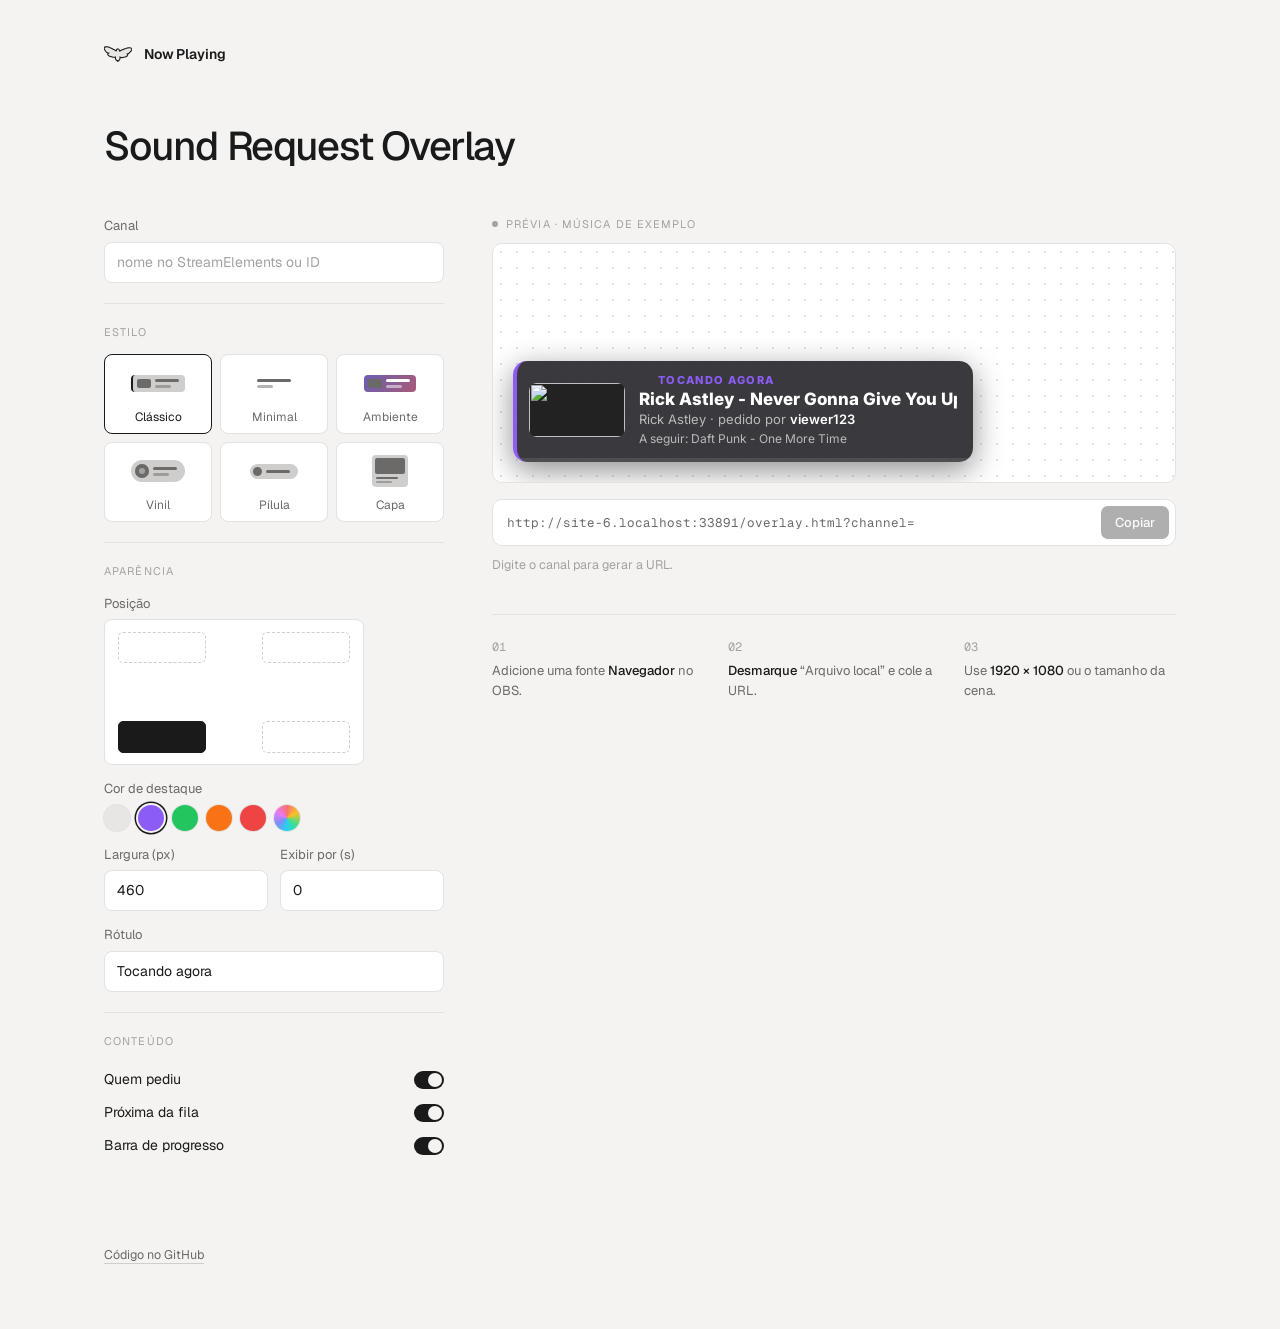
==== commit 05106dbb: "refactor: move inline JS into separate scripts" ====
--- a/index.html
+++ b/index.html
@@ -102,105 +102,6 @@
   </footer>
 </div>
 
-<script>
-  const DEFAULTS = { channel: '', theme: 'classic', position: 'bottom-left', accent: '#8b5cf6', width: '460', label: 'Tocando agora',
-                     showFor: '0', requester: true, next: true, progress: true };
-  const $ = (id) => document.getElementById(id);
-  const base = new URL('overlay.html', location.href).href;
-
-  let state = { ...DEFAULTS };
-  try { Object.assign(state, JSON.parse(localStorage.getItem('np-config') || '{}')); } catch {}
-
-  // ---- sincroniza estado -> controles ----
-  function paint() {
-    for (const k of ['channel', 'width', 'label', 'showFor']) $(k).value = state[k];
-    for (const k of ['requester', 'next', 'progress']) $(k).checked = state[k];
-    document.querySelectorAll('.theme').forEach((b) =>
-      b.setAttribute('aria-pressed', b.dataset.theme === state.theme));
-    document.querySelectorAll('.corners button').forEach((b) =>
-      b.setAttribute('aria-pressed', b.dataset.pos === state.position));
-    let preset = false;
-    document.querySelectorAll('.swatch[data-color]').forEach((b) => {
-      const on = b.dataset.color === state.accent; preset ||= on;
-      b.setAttribute('aria-pressed', on);
-    });
-    const custom = document.querySelector('.swatch.custom');
-    custom.setAttribute('aria-pressed', !preset);
-    $('customColor').value = state.accent;
-  }
-
-  // ---- controles -> estado ----
-  for (const k of ['channel', 'width', 'label', 'showFor'])
-    $(k).addEventListener('input', (e) => { state[k] = e.target.value; update(); });
-  for (const k of ['requester', 'next', 'progress'])
-    $(k).addEventListener('change', (e) => { state[k] = e.target.checked; update(); });
-  document.querySelectorAll('.theme').forEach((b) =>
-    b.addEventListener('click', () => { state.theme = b.dataset.theme; paint(); update(); }));
-  document.querySelectorAll('.corners button').forEach((b) =>
-    b.addEventListener('click', () => { state.position = b.dataset.pos; paint(); update(); }));
-  document.querySelectorAll('.swatch[data-color]').forEach((b) =>
-    b.addEventListener('click', () => { state.accent = b.dataset.color; paint(); update(); }));
-  $('customColor').addEventListener('input', (e) => { state.accent = e.target.value; paint(); update(); });
-
-  function buildParams() {
-    const p = new URLSearchParams();
-    p.set('channel', state.channel.trim());
-    if (state.theme !== DEFAULTS.theme) p.set('theme', state.theme);
-    if (state.position !== DEFAULTS.position) p.set('position', state.position);
-    if (state.accent !== DEFAULTS.accent) p.set('accent', state.accent.slice(1));
-    if (state.width && state.width !== DEFAULTS.width) p.set('width', state.width);
-    if (state.label !== DEFAULTS.label) p.set('label', state.label);
-    if (Number(state.showFor) > 0) p.set('showFor', state.showFor);
-    for (const k of ['requester', 'next', 'progress']) if (!state[k]) p.set(k, '0');
-    return p;
-  }
-
-  let previewTimer;
-  function update() {
-    try { localStorage.setItem('np-config', JSON.stringify(state)); } catch {}
-    const p = buildParams();
-    const hasChannel = !!state.channel.trim();
-    $('url').textContent = `${base}?${p}`;
-    $('copy').disabled = !hasChannel;
-    $('hint').textContent = hasChannel ? '' : 'Digite o canal para gerar a URL.';
-
-    // com canal: prévia ao vivo do canal; sem canal: música de exemplo
-    const channel = state.channel.trim();
-    $('stageLabel').classList.toggle('live', hasChannel);
-    $('stageText').textContent = hasChannel ? `Ao vivo · ${channel}` : 'Prévia · música de exemplo';
-    fitPreview();
-
-    clearTimeout(previewTimer);
-    previewTimer = setTimeout(() => {
-      const pv = new URLSearchParams(p);
-      if (!hasChannel) pv.set('demo', '1');
-      $('preview').src = `${base}?${pv}`;
-    }, 600);
-  }
-
-  // mostra o card em tamanho real; só reduz se o palco for mais estreito que o card
-  function fitPreview() {
-    const stage = $('stage'), frame = $('preview');
-    // o tema "capa" é vertical: precisa de um palco mais alto e é mais estreito
-    const cover = state.theme === 'cover';
-    stage.style.height = cover ? '380px' : '';
-    const width = Number(state.width) || 460;
-    const needed = (cover ? Math.min(width, 320) : width) + 40;
-    const scale = Math.min(1, stage.clientWidth / needed);
-    frame.style.width = stage.clientWidth / scale + 'px';
-    frame.style.height = stage.clientHeight / scale + 'px';
-    frame.style.transform = `scale(${scale})`;
-  }
-  new ResizeObserver(fitPreview).observe($('stage'));
-
-  $('copy').addEventListener('click', async () => {
-    try { await navigator.clipboard.writeText($('url').textContent); } catch { return; }
-    $('copy').textContent = 'Copiado';
-    setTimeout(() => $('copy').textContent = 'Copiar', 1400);
-  });
-
-  paint();
-  update();
-</script>
+<script src="index.js"></script>
 </body>
 </html>
